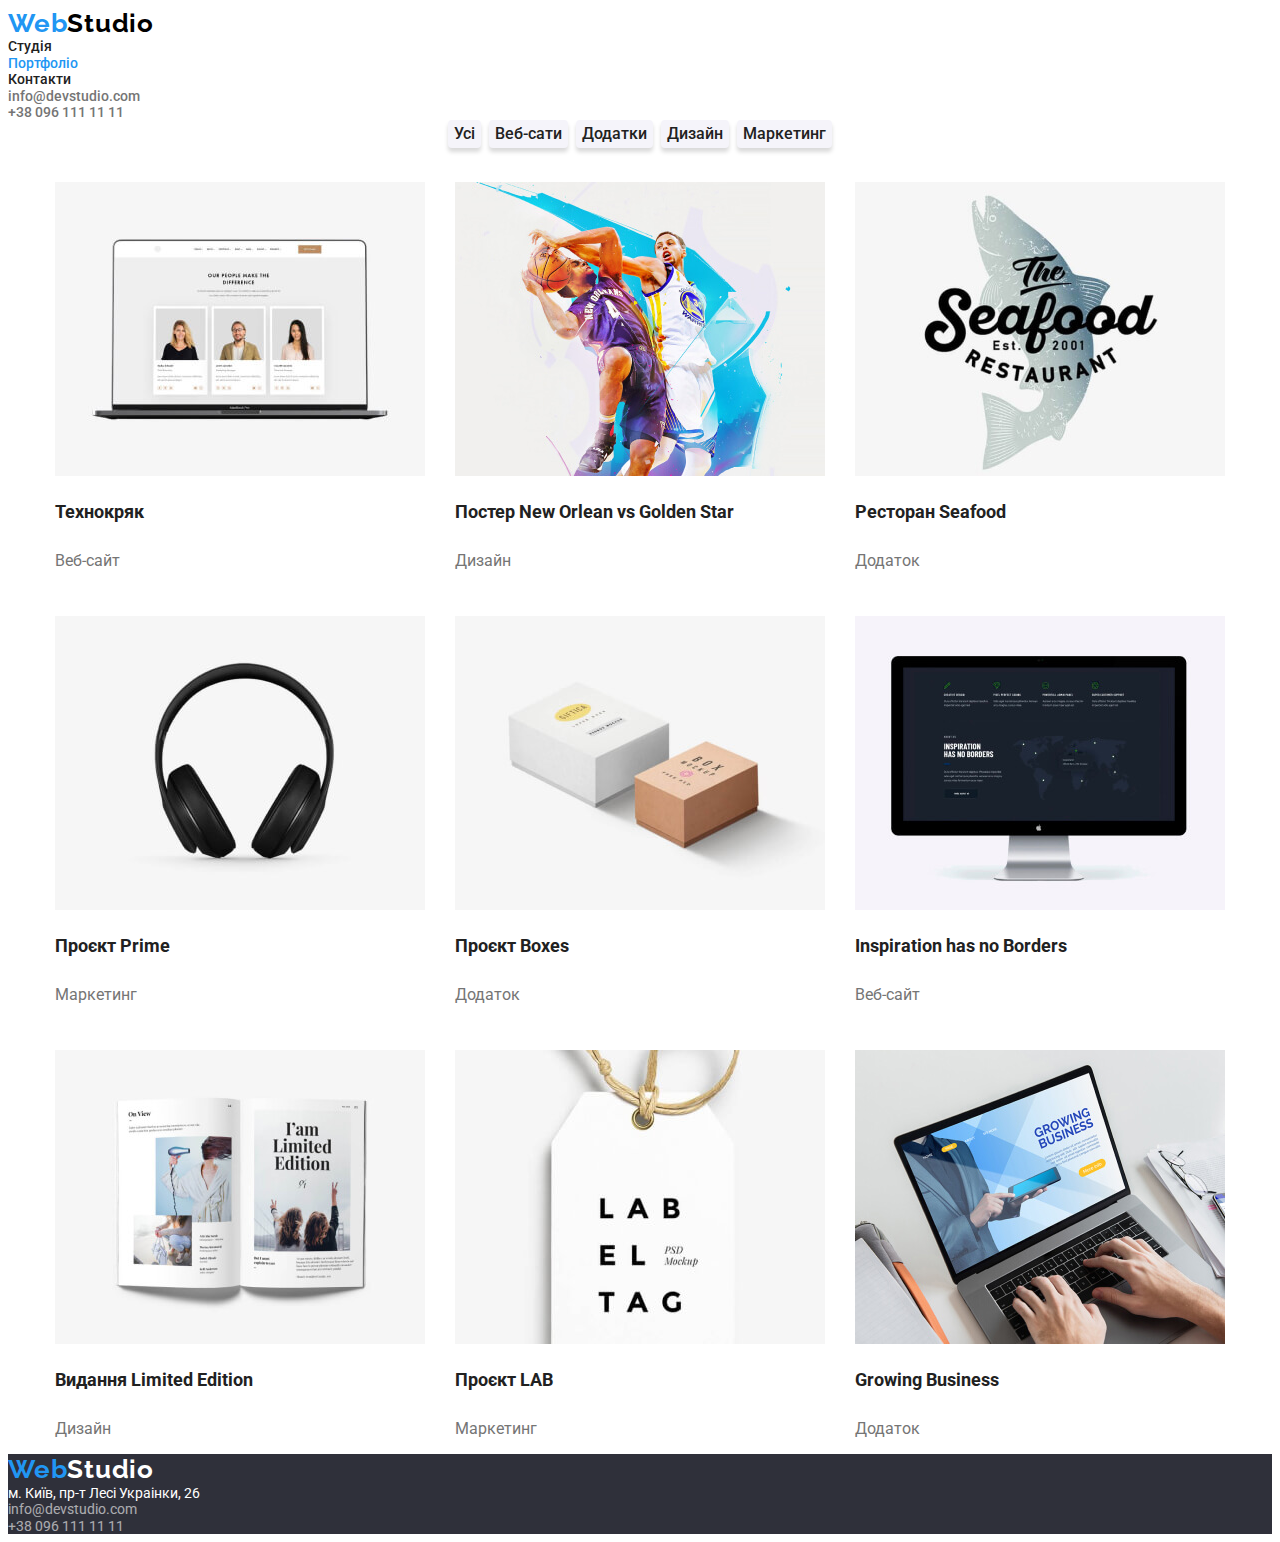
==== portfolio.html @ a45cecb1 "Add files via upload" ====
<!DOCTYPE html>
<html lang="uk">
  <head>
    <meta charset="UTF-8" >
    <meta http-equiv="X-UA-Compatible" content="IE=edge" >
    <meta name="viewport" content="width=device-width, initial-scale=1.0" >
    <title>Web studio</title>
    <link rel="preconnect" href="https://fonts.googleapis.com" >
    <link rel="preconnect" href="https://fonts.gstatic.com" crossorigin >
    <link
      href="https://fonts.googleapis.com/css2?family=Raleway:wght@700&family=Roboto:wght@400;500;700;900&display=swap"
      rel="stylesheet"
    >
    <link rel="stylesheet" href="./css/styles.css" >
  </head>
  <body>
    <header>
      <nav>
        <a class="link logo" href="./index.html"
          >Web<span class="logo-second-part">Studio</span></a
        >
        <ul class="list">
          <li><a class="link" href="./index.html">Студія</a></li>
          <li><a class="link current" href="./portfolio.html">Портфоліо</a></li>
          <li><a class="link" href="#">Контакти</a></li>
        </ul>
        <ul class="list">
          <li>
            <a class="link header-contacts" href="mailto:info@devstudio.com"
              >info@devstudio.com</a
            >
          </li>
          <li>
            <a class="link header-contacts" href="tel:++380961111111"
              >+38 096 111 11 11</a
            >
          </li>
        </ul>
      </nav>
    </header>
    <main>
      <!-- Головна секція -->
      <section>
        <h1 class="visually-hidden">Project filter</h1>
        <div class="btn-wrap">
          <ul class="list list-btn">
            <li class="btn">
              <button class="btn-portfolio" type="button">Усі</button>
            </li>
            <li class="btn">
              <button class="btn-portfolio" type="button">Веб-сати</button>
            </li>
            <li class="btn">
              <button class="btn-portfolio" type="button">Додатки</button>
            </li>
            <li class="btn">
              <button class="btn-portfolio" type="button">Дизайн</button>
            </li>
            <li class="btn">
              <button class="btn-portfolio" type="button">Маркетинг</button>
            </li>
          </ul>
        </div>
        <div class="container">
          <ul class="list list-item">
            <li class="item">
              <img
                src="./images/img_(5).jpg"
                width="370"
                alt="ноутбук із зображенням веб-сайту з трьома людьми"
              >
              <h2 class="portfolio-title">Технокряк</h2>
              <p class="portfolio-text">Веб-сайт</p>
            </li>
            <li class="item">
              <img
                src="./images/img_(6).jpg"
                width="370"
                alt="постер з двома баскетболістами"
              >
              <h2 class="portfolio-title">Постер New Orlean vs Golden Star</h2>
              <p class="portfolio-text">Дизайн</p>
            </li>
            <li class="item">
              <img
                src="./images/img_(7).jpg"
                width="370"
                alt="логотип додатку ресторану"
              >
              <h2 class="portfolio-title">Ресторан Seafood</h2>
              <p class="portfolio-text">Додаток</p>
            </li>
            <li class="item">
              <img
                src="./images/img_(8).jpg"
                width="370"
                alt="чорні навушники на світлому фоні"
              >
              <h2 class="portfolio-title">Проєкт Prime</h2>
              <p class="portfolio-text">Маркетинг</p>
            </li>
            <li class="item">
              <img
                src="./images/img_(9).jpg"
                width="370"
                alt="біла та коричнева коробки на світлому фоні"
              >
              <h2 class="portfolio-title">Проєкт Boxes</h2>
              <p class="portfolio-text">Додаток</p>
            </li>
            <li class="item">
              <img
                src="./images/img_(10).jpg"
                width="370"
                alt="комп'ютер із зображенням сайту"
              >
              <h2 class="portfolio-title">Inspiration has no Borders</h2>
              <p class="portfolio-text">Веб-сайт</p>
            </li>
            <li class="item">
              <img
                src="./images/img_(11).jpg"
                width="370"
                alt="розгорнутий журналу з картинками"
              >
              <h2 class="portfolio-title">Видання Limited Edition</h2>
              <p class="portfolio-text">Дизайн</p>
            </li>
            <li class="item">
              <img
                src="./images/img_(12).jpg"
                width="370"
                alt="біла бирка на нитці"
              >
              <h2 class="portfolio-title">Проєкт LAB</h2>
              <p class="portfolio-text">Маркетинг</p>
            </li>
            <li class="item">
              <img
                src="./images/img_(13).jpg"
                width="370"
                alt="ноутбук із зображенням додатку"
              >
              <h2 class="portfolio-title">Growing Business</h2>
              <p class="portfolio-text">Додаток</p>
            </li>
          </ul>
        </div>
      </section>
    </main>
    <footer class="footer-bgc">
      <a class="link logo" href="./index.html"
        >Web<span class="footer-logo-second-part">Studio</span></a
      >
      <address class="footer-address">
        <ul class="list">
          <li>
            <a
              class="link footer-link"
              href="https://goo.gl/maps/CPtrU1FHBa2aNyZL9"
              target="_blank"
              rel="noopener noreferrer nofollow"
              >м. Київ, пр-т Лесі Украінки, 26</a
            >
          </li>
          <li>
            <a
              class="link footer-link opacity-link"
              href="mailto:info@devstudio.com"
              >info@devstudio.com</a
            >
          </li>
          <li>
            <a class="link footer-link opacity-link" href="tel:++380961111111"
              >+38 096 111 11 11</a
            >
          </li>
        </ul>
      </address>
    </footer>
  </body>
</html>
---- css/styles.css ----
:root {
  --primary-text-color: #212121;
  --secondary-text-color: #757575;
  --design-color: #2196f3;
  --white-color: #ffffff;
  --dark-bgc: #2f303a;
  --light-bgc: #f5f4fa;
  --active-button: #188ce8;
  --logo-second-part-color: #000000;
}

body {
  font-family: "Roboto", "Raleway", sans-serif;
  color: var(--primary-text-color);
  font-size: 14px;
  font-weight: 400;
}
/* PORTFOLIO PAGE */
/* UI components */
.link {
  text-decoration: none;
  color: var(--primary-text-color);
  font-weight: 500;
  line-height: 1.17;
}
.link:hover,
.link:focus {
  color: var(--design-color);
}

.current {
  color: var(--design-color);
}
/* WebStudio-logo*/
.logo {
  font-size: 26px;
  font-weight: 700;
  line-height: 1.17;
  letter-spacing: 0.03em;
  font-family: "Raleway", sans-serif;
  color: var(--design-color);
}
.logo-second-part {
  color: var(--logo-second-part-color);
}
.footer-logo-second-part {
  color: var(--white-color);
}
.header-contacts {
  color: var(--secondary-text-color);
}
.footer-link {
  color: var(--white-color);
  font-weight: 400;
}
.opacity-link {
  opacity: 60%;
}
.btn-studia {
  background-color: var(--design-color);
  color: var(--white-color);
  box-shadow: 0px 4px 4px rgba(0, 0, 0, 0.15);
  border-radius: 4px;
  width: 216px;
  height: 50px;
  cursor: pointer;
  font-family: inherit;
  font-size: 16px;
  font-weight: 700;
  line-height: 1.88;
  border: transparent;
}
.btn-studia:hover,
.btn-studia:focus {
  color: var(--white-color);
  background-color: var(--active-button);
}

.list {
  list-style: none;
  padding-left: 0;
  margin: 0;
}
/*Hero Sections */
.hero-title {
  color: var(--white-color);
  text-transform: uppercase;
  text-align: center;
  font-size: 44px;
  line-height: 1.36;
  font-weight: 900;
}

.hero-bgc {
  background-color: var(--dark-bgc);
}

/* Hidden title 2-nd section */
.visually-hidden {
  position: absolute;
  width: 1px;
  height: 1px;
  margin: -1px;
  padding: 0;
  overflow: hidden;
  border: 0;
}

.post-title {
  line-height: 1.17;
  font-weight: 700;
}

.post-text {
  color: var(--secondary-text-color);
  line-height: 1.7;
}
.container {
  width: 1200px;
  padding-left: 15px;
  padding-right: 15px;
  margin-left: auto;
  margin-right: auto;
}

/* Section 3 */
.section-title {
  font-size: 36px;
  line-height: 1.17;
  text-align: center;
}
/* Section 4 */
.team-titles {
  font-size: 16px;
  line-height: 1.17;
  font-weight: 500;
}
.team-list {
  background-color: var(--white-color);
  max-width: 270px;
}
.team-text {
  color: var(--secondary-text-color);
  font-size: 16px;
  line-height: 1.17;
}
.team-bgc {
  background-color: var(--light-bgc);
}

.footer-bgc {
  background-color: var(--dark-bgc);
}
.footer-address {
  font-style: normal;
}
/* PORTFOLIO PAGE */
/* button portfolio */
.btn-portfolio {
  background-color: var(--light-bgc);
  color: var(--primary-text-color);
  box-shadow: 0px 4px 4px rgba(0, 0, 0, 0.15);
  border-radius: 4px;
  cursor: pointer;
  font-family: inherit;
  font-size: 16px;
  font-weight: 500;
  line-height: 1.63;
  border: transparent;
}
.btn-portfolio:hover,
.btn-portfolio:focus {
  color: var(--white-color);
  background-color: var(--design-color);
}
.list-btn {
  display: flex;
  justify-content: center;
  gap: 8px;
  margin-bottom: 34px;
}

/* portfolio section */
.portfolio-title {
  font-size: 18px;
  line-height: 2;
}
.portfolio-text {
  color: var(--secondary-text-color);
  font-size: 16px;
  line-height: 1.88;
}
.item {
  width: 370px;
  height: 404px;
}
.list-item {
  display: flex;
  justify-content: center;
  flex-wrap: wrap;
  gap: 30px;
}
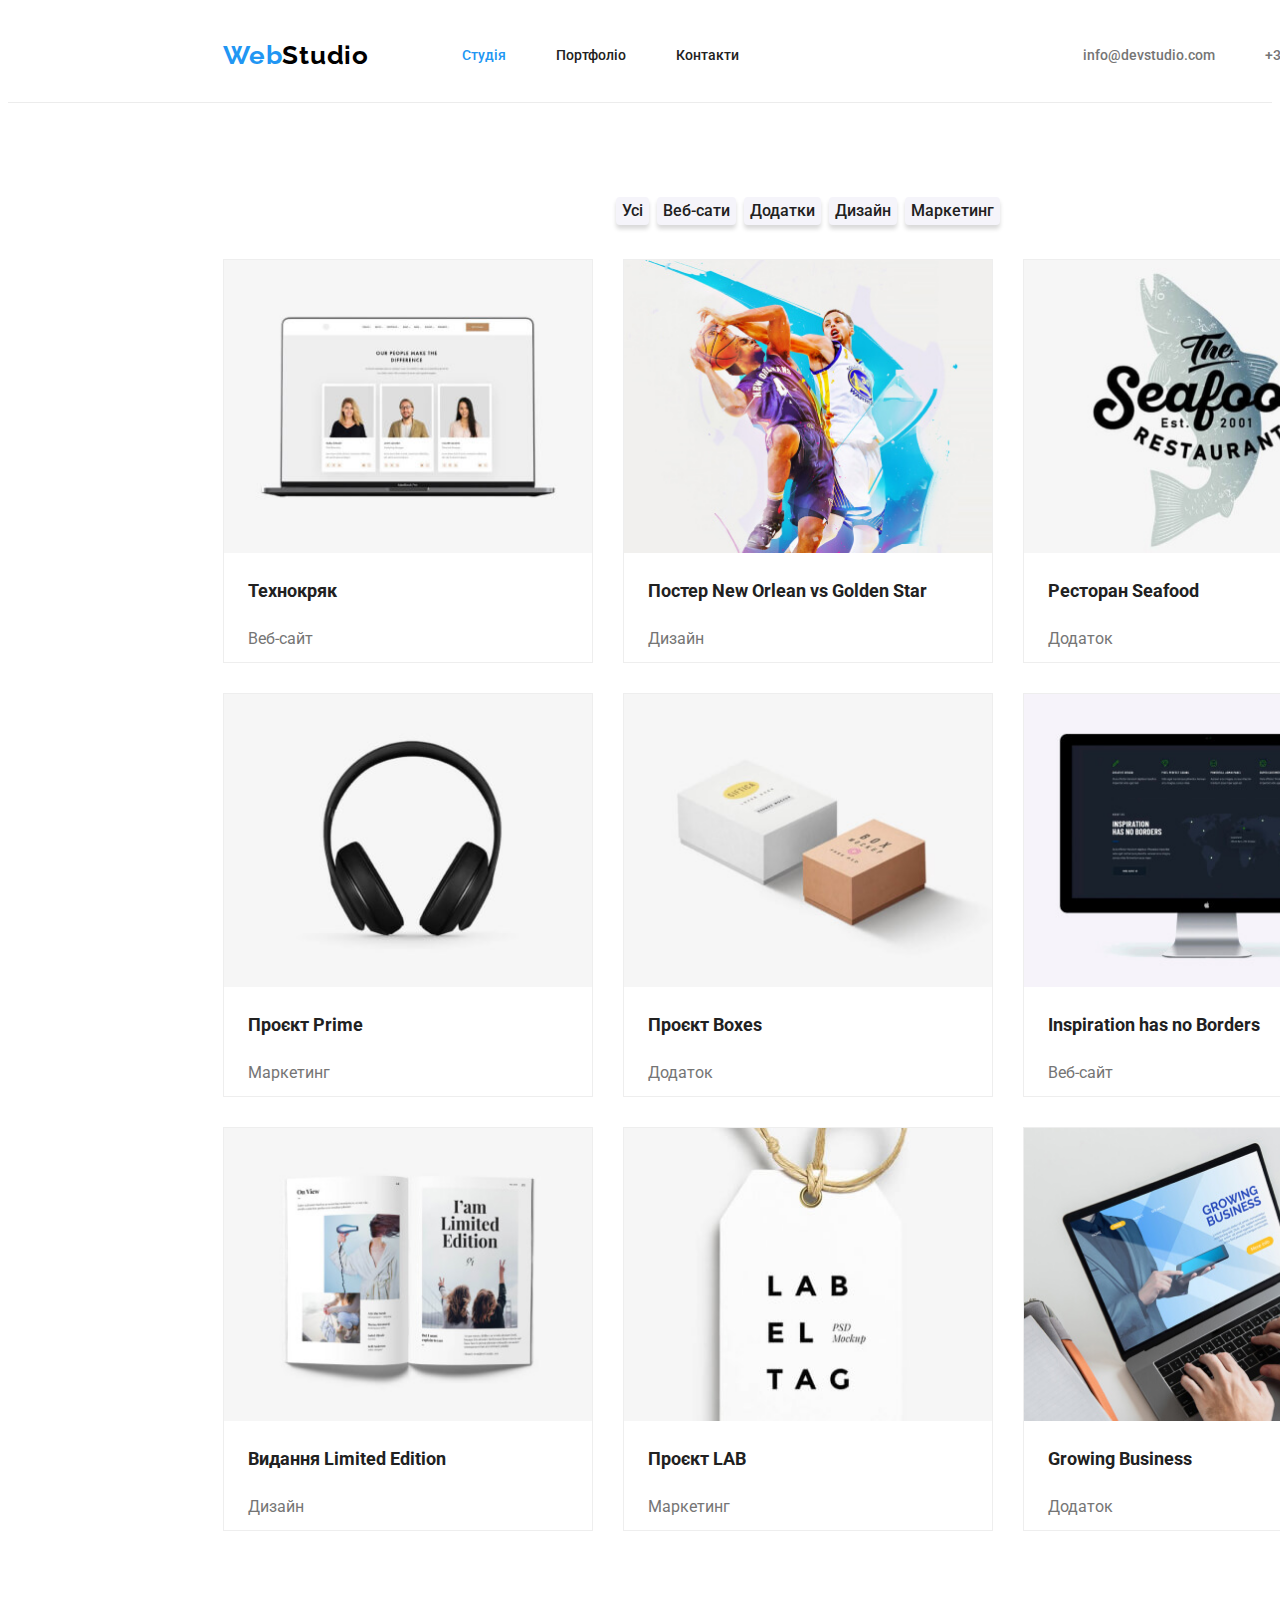
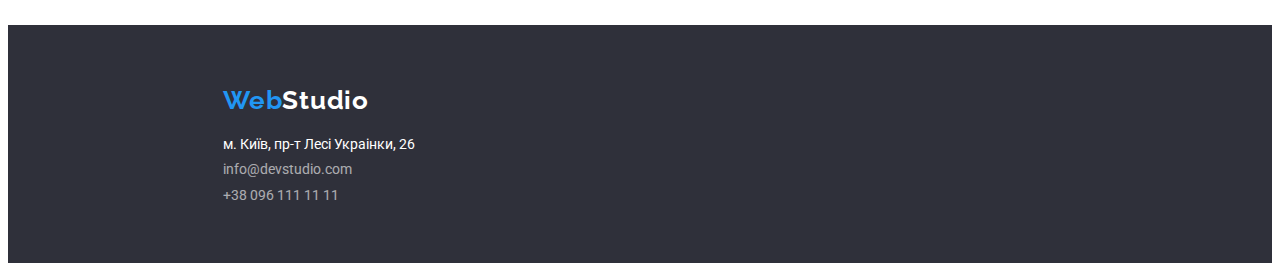
==== commit d3748358: "work with flex-box" ====
--- a/portfolio.html
+++ b/portfolio.html
@@ -11,57 +11,73 @@
       href="https://fonts.googleapis.com/css2?family=Raleway:wght@700&family=Roboto:wght@400;500;700;900&display=swap"
       rel="stylesheet"
     >
+    <link
+      rel="stylesheet"
+      href="https://cdnjs.cloudflare.com/ajax/libs/modern-normalize/1.1.0/modern-normalize.min.css"
+      integrity="sha512-wpPYUAdjBVSE4KJnH1VR1HeZfpl1ub8YT/NKx4PuQ5NmX2tKuGu6U/JRp5y+Y8XG2tV+wKQpNHVUX03MfMFn9Q=="
+      crossorigin="anonymous"
+      referrerpolicy="no-referrer"
+    >
     <link rel="stylesheet" href="./css/styles.css" >
   </head>
   <body>
-    <header>
-      <nav>
-        <a class="link logo" href="./index.html"
-          >Web<span class="logo-second-part">Studio</span></a
-        >
-        <ul class="list">
-          <li><a class="link" href="./index.html">Студія</a></li>
-          <li><a class="link current" href="./portfolio.html">Портфоліо</a></li>
-          <li><a class="link" href="#">Контакти</a></li>
-        </ul>
-        <ul class="list">
-          <li>
-            <a class="link header-contacts" href="mailto:info@devstudio.com"
-              >info@devstudio.com</a
-            >
-          </li>
-          <li>
-            <a class="link header-contacts" href="tel:++380961111111"
-              >+38 096 111 11 11</a
-            >
-          </li>
-        </ul>
-      </nav>
+    <header class="headder section">
+      <div class="header-container">
+        <nav class="header-nav">
+          <a lang="en" class="link logo" href="./index.html"
+            >Web<span class="logo-second-part">Studio</span></a
+          >
+          <ul class="list list-header-menu">
+            <li class="left-header-item">
+              <a class="link current" href="./index.html">Студія</a>
+            </li>
+            <li class="left-header-item">
+              <a class="link" href="./portfolio.html">Портфоліо</a>
+            </li>
+            <li class="left-header-item">
+              <a class="link" href="#">Контакти</a>
+            </li>
+          </ul>
+
+          <ul class="list list-header-contacts">
+            <li class="right-header-item">
+              <a class="link header-contacts" href="mailto:info@devstudio.com"
+                >info@devstudio.com</a
+              >
+            </li>
+            <li class="right-header-item">
+              <a class="link header-contacts" href="tel:++380961111111"
+                >+38 096 111 11 11</a
+              >
+            </li>
+          </ul>
+        </nav>
+      </div>
     </header>
     <main>
       <!-- Головна секція -->
-      <section>
-        <h1 class="visually-hidden">Project filter</h1>
-        <div class="btn-wrap">
-          <ul class="list list-btn">
-            <li class="btn">
-              <button class="btn-portfolio" type="button">Усі</button>
-            </li>
-            <li class="btn">
-              <button class="btn-portfolio" type="button">Веб-сати</button>
-            </li>
-            <li class="btn">
-              <button class="btn-portfolio" type="button">Додатки</button>
-            </li>
-            <li class="btn">
-              <button class="btn-portfolio" type="button">Дизайн</button>
-            </li>
-            <li class="btn">
-              <button class="btn-portfolio" type="button">Маркетинг</button>
-            </li>
-          </ul>
-        </div>
+      <section class="section">
         <div class="container">
+          <h1 class="visually-hidden">Project filter</h1>
+          <div class="btn-wrap">
+            <ul class="list list-btn">
+              <li class="btn">
+                <button class="btn-portfolio" type="button">Усі</button>
+              </li>
+              <li class="btn">
+                <button class="btn-portfolio" type="button">Веб-сати</button>
+              </li>
+              <li class="btn">
+                <button class="btn-portfolio" type="button">Додатки</button>
+              </li>
+              <li class="btn">
+                <button class="btn-portfolio" type="button">Дизайн</button>
+              </li>
+              <li class="btn">
+                <button class="btn-portfolio" type="button">Маркетинг</button>
+              </li>
+            </ul>
+          </div>
           <ul class="list list-item">
             <li class="item">
               <img
@@ -69,8 +85,10 @@
                 width="370"
                 alt="ноутбук із зображенням веб-сайту з трьома людьми"
               >
-              <h2 class="portfolio-title">Технокряк</h2>
-              <p class="portfolio-text">Веб-сайт</p>
+              <div class="list-item-text">
+                <h2 class="portfolio-title">Технокряк</h2>
+                <p class="portfolio-text">Веб-сайт</p>
+              </div>
             </li>
             <li class="item">
               <img
@@ -78,8 +96,12 @@
                 width="370"
                 alt="постер з двома баскетболістами"
               >
-              <h2 class="portfolio-title">Постер New Orlean vs Golden Star</h2>
-              <p class="portfolio-text">Дизайн</p>
+              <div class="list-item-text">
+                <h2 class="portfolio-title">
+                  Постер New Orlean vs Golden Star
+                </h2>
+                <p class="portfolio-text">Дизайн</p>
+              </div>
             </li>
             <li class="item">
               <img
@@ -87,8 +109,10 @@
                 width="370"
                 alt="логотип додатку ресторану"
               >
-              <h2 class="portfolio-title">Ресторан Seafood</h2>
-              <p class="portfolio-text">Додаток</p>
+              <div class="list-item-text">
+                <h2 class="portfolio-title">Ресторан Seafood</h2>
+                <p class="portfolio-text">Додаток</p>
+              </div>
             </li>
             <li class="item">
               <img
@@ -96,8 +120,10 @@
                 width="370"
                 alt="чорні навушники на світлому фоні"
               >
-              <h2 class="portfolio-title">Проєкт Prime</h2>
-              <p class="portfolio-text">Маркетинг</p>
+              <div class="list-item-text">
+                <h2 class="portfolio-title">Проєкт Prime</h2>
+                <p class="portfolio-text">Маркетинг</p>
+              </div>
             </li>
             <li class="item">
               <img
@@ -105,8 +131,10 @@
                 width="370"
                 alt="біла та коричнева коробки на світлому фоні"
               >
-              <h2 class="portfolio-title">Проєкт Boxes</h2>
-              <p class="portfolio-text">Додаток</p>
+              <div class="list-item-text">
+                <h2 class="portfolio-title">Проєкт Boxes</h2>
+                <p class="portfolio-text">Додаток</p>
+              </div>
             </li>
             <li class="item">
               <img
@@ -114,8 +142,10 @@
                 width="370"
                 alt="комп'ютер із зображенням сайту"
               >
-              <h2 class="portfolio-title">Inspiration has no Borders</h2>
-              <p class="portfolio-text">Веб-сайт</p>
+              <div class="list-item-text">
+                <h2 class="portfolio-title">Inspiration has no Borders</h2>
+                <p class="portfolio-text">Веб-сайт</p>
+              </div>
             </li>
             <li class="item">
               <img
@@ -123,8 +153,10 @@
                 width="370"
                 alt="розгорнутий журналу з картинками"
               >
-              <h2 class="portfolio-title">Видання Limited Edition</h2>
-              <p class="portfolio-text">Дизайн</p>
+              <div class="list-item-text">
+                <h2 class="portfolio-title">Видання Limited Edition</h2>
+                <p class="portfolio-text">Дизайн</p>
+              </div>
             </li>
             <li class="item">
               <img
@@ -132,8 +164,10 @@
                 width="370"
                 alt="біла бирка на нитці"
               >
-              <h2 class="portfolio-title">Проєкт LAB</h2>
-              <p class="portfolio-text">Маркетинг</p>
+              <div class="list-item-text">
+                <h2 class="portfolio-title">Проєкт LAB</h2>
+                <p class="portfolio-text">Маркетинг</p>
+              </div>
             </li>
             <li class="item">
               <img
@@ -141,42 +175,46 @@
                 width="370"
                 alt="ноутбук із зображенням додатку"
               >
-              <h2 class="portfolio-title">Growing Business</h2>
-              <p class="portfolio-text">Додаток</p>
+              <div class="list-item-text">
+                <h2 class="portfolio-title">Growing Business</h2>
+                <p class="portfolio-text">Додаток</p>
+              </div>
             </li>
           </ul>
         </div>
       </section>
     </main>
-    <footer class="footer-bgc">
-      <a class="link logo" href="./index.html"
-        >Web<span class="footer-logo-second-part">Studio</span></a
-      >
-      <address class="footer-address">
-        <ul class="list">
-          <li>
-            <a
-              class="link footer-link"
-              href="https://goo.gl/maps/CPtrU1FHBa2aNyZL9"
-              target="_blank"
-              rel="noopener noreferrer nofollow"
-              >м. Київ, пр-т Лесі Украінки, 26</a
-            >
-          </li>
-          <li>
-            <a
-              class="link footer-link opacity-link"
-              href="mailto:info@devstudio.com"
-              >info@devstudio.com</a
-            >
-          </li>
-          <li>
-            <a class="link footer-link opacity-link" href="tel:++380961111111"
-              >+38 096 111 11 11</a
-            >
-          </li>
-        </ul>
-      </address>
+    <footer class="footer-bgc section">
+      <div class="footer-container">
+        <a lang="en" class="link logo logo-footer" href="./index.html"
+          >Web<span class="footer-logo-second-part">Studio</span></a
+        >
+        <address class="footer-address">
+          <ul class="list list-footer">
+            <li>
+              <a
+                class="link footer-link"
+                href="https://goo.gl/maps/CPtrU1FHBa2aNyZL9"
+                target="_blank"
+                rel="noopener noreferrer nofollow"
+                >м. Київ, пр-т Лесі Украінки, 26</a
+              >
+            </li>
+            <li>
+              <a
+                class="link footer-link opacity-link"
+                href="mailto:info@devstudio.com"
+                >info@devstudio.com</a
+              >
+            </li>
+            <li>
+              <a class="link footer-link opacity-link" href="tel:++380961111111"
+                >+38 096 111 11 11</a
+              >
+            </li>
+          </ul>
+        </address>
+      </div>
     </footer>
   </body>
 </html>
--- a/css/styles.css
+++ b/css/styles.css
@@ -9,11 +9,37 @@
   --logo-second-part-color: #000000;
 }
 
+* {
+  box-sizing: border-box;
+}
+
 body {
   font-family: "Roboto", "Raleway", sans-serif;
   color: var(--primary-text-color);
   font-size: 14px;
   font-weight: 400;
+}
+
+ul {
+  margin: 0;
+  padding: 0;
+  list-style-type: none;
+}
+
+h1,
+h2,
+h3,
+h4,
+h5,
+h6,
+p {
+  margin-top: 0;
+}
+
+img {
+  display: block;
+  max-width: 100%;
+  height: auto;
 }
 /* PORTFOLIO PAGE */
 /* UI components */
@@ -33,6 +59,7 @@
 }
 /* WebStudio-logo*/
 .logo {
+  margin-right: 93px;
   font-size: 26px;
   font-weight: 700;
   line-height: 1.17;
@@ -57,6 +84,8 @@
   opacity: 60%;
 }
 .btn-studia {
+  margin-right: auto;
+  margin-left: auto;
   background-color: var(--design-color);
   color: var(--white-color);
   box-shadow: 0px 4px 4px rgba(0, 0, 0, 0.15);
@@ -81,8 +110,64 @@
   padding-left: 0;
   margin: 0;
 }
+
+/*Header*/
+.section {
+  max-width: 1600px;
+  min-width: 500px;
+  padding: 0 200px;
+}
+
+.container {
+  width: 1200px;
+  padding: 94px 15px;
+}
+header {
+  border-bottom: 1px solid #ececec;
+}
+
+.header-container {
+  width: 1200px;
+  padding: 32px 15px;
+}
+
+.header-nav {
+  display: flex;
+  align-items: center;
+}
+
+.list-header-menu {
+  display: flex;
+}
+.list-header-contacts {
+  display: flex;
+}
+
+.left-header-item {
+  margin-right: 50px;
+}
+
+.left-header-item:last-child {
+  margin-right: 344px;
+}
+
+.right-header-item {
+  margin-right: 50px;
+}
+
+.right-header-item:last-child {
+  margin-right: 0;
+}
 /*Hero Sections */
+.hero-container {
+  padding: 200px 15px;
+  width: 1200px;
+  display: flex;
+  flex-direction: column;
+}
+
 .hero-title {
+  margin: 0 0 30px;
   color: var(--white-color);
   text-transform: uppercase;
   text-align: center;
@@ -92,10 +177,18 @@
 }
 
 .hero-bgc {
+  display: flex;
+  justify-content: center;
+  padding: 0 200px;
   background-color: var(--dark-bgc);
 }
 
 /* Hidden title 2-nd section */
+.list-benefits {
+  display: flex;
+  gap: 30px;
+}
+
 .visually-hidden {
   position: absolute;
   width: 1px;
@@ -107,39 +200,65 @@
 }
 
 .post-title {
+  margin-bottom: 10px;
   line-height: 1.17;
   font-weight: 700;
 }
 
 .post-text {
+  margin-bottom: 0;
   color: var(--secondary-text-color);
   line-height: 1.7;
 }
-.container {
-  width: 1200px;
-  padding-left: 15px;
-  padding-right: 15px;
-  margin-left: auto;
-  margin-right: auto;
-}
 
 /* Section 3 */
+.activity-container {
+  padding: 0 15px 94px;
+}
+.list-img {
+  display: flex;
+  gap: 30px;
+}
 .section-title {
+  margin-bottom: 50px;
   font-size: 36px;
   line-height: 1.17;
   text-align: center;
 }
 /* Section 4 */
+.team-container {
+  display: flex;
+  flex-direction: column;
+}
+
+.team-list {
+  display: flex;
+  gap: 30px;
+}
+
+.team-list-item {
+  flex-basis: calc((100% - 90px) / 4);
+}
+
+.team-title-text {
+  display: flex;
+  flex-direction: column;
+  align-items: center;
+  padding: 30px;
+}
+
 .team-titles {
+  margin-bottom: 10px;
   font-size: 16px;
   line-height: 1.17;
   font-weight: 500;
 }
-.team-list {
+.team-item {
   background-color: var(--white-color);
   max-width: 270px;
 }
 .team-text {
+  margin-bottom: 0;
   color: var(--secondary-text-color);
   font-size: 16px;
   line-height: 1.17;
@@ -147,7 +266,20 @@
 .team-bgc {
   background-color: var(--light-bgc);
 }
-
+/*Footer*/
+/*  */
+.footer-container {
+  display: flex;
+  flex-direction: column;
+  gap: 20px;
+  padding: 60px 15px;
+}
+
+.list-footer {
+  display: flex;
+  flex-direction: column;
+  gap: 9px;
+}
 .footer-bgc {
   background-color: var(--dark-bgc);
 }
@@ -193,10 +325,15 @@
 .item {
   width: 370px;
   height: 404px;
-}
+  border: 1px solid #eeeeee;
+}
+
 .list-item {
   display: flex;
-  justify-content: center;
   flex-wrap: wrap;
   gap: 30px;
 }
+
+.list-item-text {
+  padding: 20px 24px;
+}
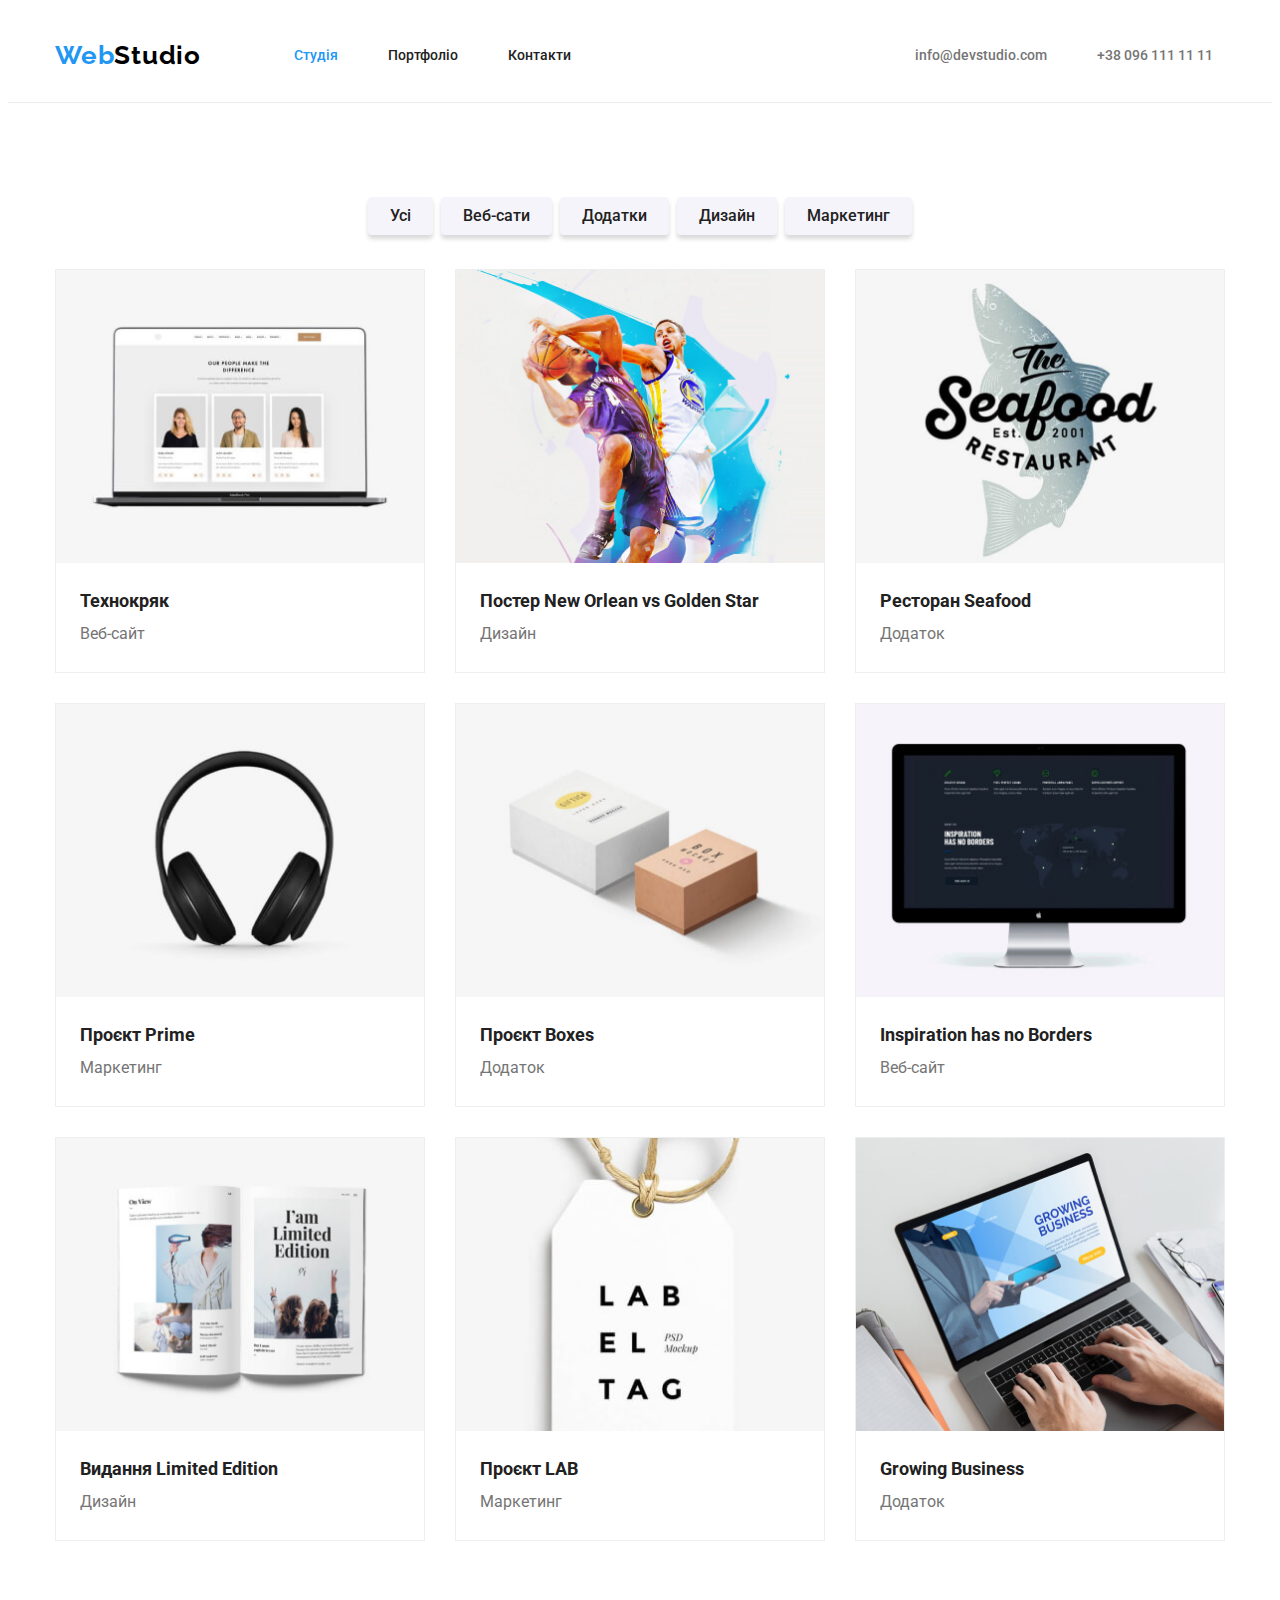
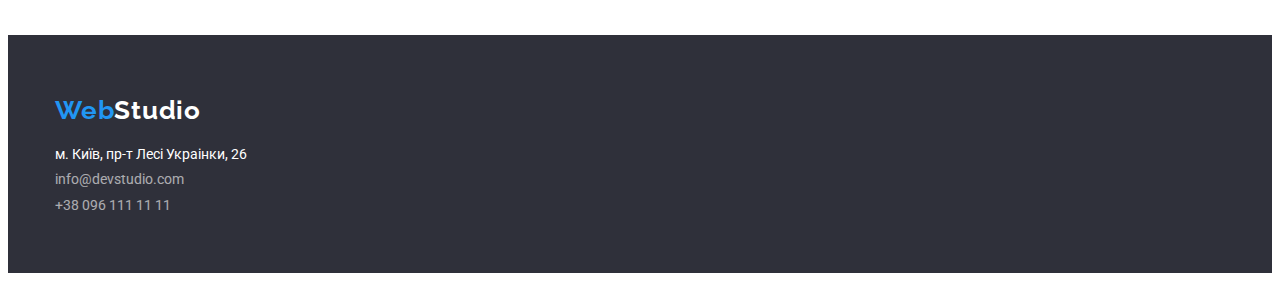
==== commit 0f69f773: "Finishing home work 2" ====
--- a/portfolio.html
+++ b/portfolio.html
@@ -21,8 +21,8 @@
     <link rel="stylesheet" href="./css/styles.css" >
   </head>
   <body>
-    <header class="headder section">
-      <div class="header-container">
+    <header class="header">
+      <div class="container">
         <nav class="header-nav">
           <a lang="en" class="link logo" href="./index.html"
             >Web<span class="logo-second-part">Studio</span></a
@@ -59,7 +59,6 @@
       <section class="section">
         <div class="container">
           <h1 class="visually-hidden">Project filter</h1>
-          <div class="btn-wrap">
             <ul class="list list-btn">
               <li class="btn">
                 <button class="btn-portfolio" type="button">Усі</button>
@@ -77,7 +76,6 @@
                 <button class="btn-portfolio" type="button">Маркетинг</button>
               </li>
             </ul>
-          </div>
           <ul class="list list-item">
             <li class="item">
               <img
@@ -184,36 +182,40 @@
         </div>
       </section>
     </main>
-    <footer class="footer-bgc section">
-      <div class="footer-container">
-        <a lang="en" class="link logo logo-footer" href="./index.html"
-          >Web<span class="footer-logo-second-part">Studio</span></a
-        >
-        <address class="footer-address">
-          <ul class="list list-footer">
-            <li>
-              <a
-                class="link footer-link"
-                href="https://goo.gl/maps/CPtrU1FHBa2aNyZL9"
-                target="_blank"
-                rel="noopener noreferrer nofollow"
-                >м. Київ, пр-т Лесі Украінки, 26</a
-              >
-            </li>
-            <li>
-              <a
-                class="link footer-link opacity-link"
-                href="mailto:info@devstudio.com"
-                >info@devstudio.com</a
-              >
-            </li>
-            <li>
-              <a class="link footer-link opacity-link" href="tel:++380961111111"
-                >+38 096 111 11 11</a
-              >
-            </li>
-          </ul>
-        </address>
+    <footer class="footer-bgc">
+      <div class="container">
+        <div class="footer-container">
+          <a lang="en" class="link logo logo-footer" href="./index.html"
+            >Web<span class="footer-logo-second-part">Studio</span></a
+          >
+          <address class="footer-address">
+            <ul class="list list-footer">
+              <li>
+                <a
+                  class="link footer-link"
+                  href="https://goo.gl/maps/CPtrU1FHBa2aNyZL9"
+                  target="_blank"
+                  rel="noopener noreferrer nofollow"
+                  >м. Київ, пр-т Лесі Украінки, 26</a
+                >
+              </li>
+              <li>
+                <a
+                  class="link footer-link opacity-link"
+                  href="mailto:info@devstudio.com"
+                  >info@devstudio.com</a
+                >
+              </li>
+              <li>
+                <a
+                  class="link footer-link opacity-link"
+                  href="tel:++380961111111"
+                  >+38 096 111 11 11</a
+                >
+              </li>
+            </ul>
+          </address>
+        </div>
       </div>
     </footer>
   </body>
--- a/css/styles.css
+++ b/css/styles.css
@@ -21,8 +21,6 @@
 }
 
 ul {
-  margin: 0;
-  padding: 0;
   list-style-type: none;
 }
 
@@ -32,8 +30,10 @@
 h4,
 h5,
 h6,
-p {
-  margin-top: 0;
+p,
+ul {
+  margin: 0;
+  padding: 0;
 }
 
 img {
@@ -41,6 +41,17 @@
   max-width: 100%;
   height: auto;
 }
+
+.section {
+  padding: 94px 0;
+}
+
+.container {
+  width: 1200px;
+  padding: 0 15px;
+  margin: 0 auto;
+}
+
 /* PORTFOLIO PAGE */
 /* UI components */
 .link {
@@ -84,6 +95,7 @@
   opacity: 60%;
 }
 .btn-studia {
+  display: block;
   margin-right: auto;
   margin-left: auto;
   background-color: var(--design-color);
@@ -112,24 +124,11 @@
 }
 
 /*Header*/
-.section {
-  max-width: 1600px;
-  min-width: 500px;
-  padding: 0 200px;
-}
-
-.container {
-  width: 1200px;
-  padding: 94px 15px;
-}
-header {
+.header {
+  padding: 32px 0;
   border-bottom: 1px solid #ececec;
 }
 
-.header-container {
-  width: 1200px;
-  padding: 32px 15px;
-}
 
 .header-nav {
   display: flex;
@@ -159,15 +158,9 @@
   margin-right: 0;
 }
 /*Hero Sections */
-.hero-container {
-  padding: 200px 15px;
-  width: 1200px;
-  display: flex;
-  flex-direction: column;
-}
-
 .hero-title {
-  margin: 0 0 30px;
+  margin: 0 auto 30px;
+  min-width: 696px;
   color: var(--white-color);
   text-transform: uppercase;
   text-align: center;
@@ -177,13 +170,18 @@
 }
 
 .hero-bgc {
-  display: flex;
-  justify-content: center;
-  padding: 0 200px;
-  background-color: var(--dark-bgc);
+max-width: 1600px;
+margin: 0 auto;
+padding: 200px 0;
+background-color: var(--dark-bgc);
 }
 
 /* Hidden title 2-nd section */
+.benefits {
+  padding-bottom: 0;
+}
+
+
 .list-benefits {
   display: flex;
   gap: 30px;
@@ -212,10 +210,7 @@
 }
 
 /* Section 3 */
-.activity-container {
-  padding: 0 15px 94px;
-}
-.list-img {
+.list-flex {
   display: flex;
   gap: 30px;
 }
@@ -226,25 +221,20 @@
   text-align: center;
 }
 /* Section 4 */
-.team-container {
-  display: flex;
-  flex-direction: column;
-}
-
-.team-list {
+.team-flex {
   display: flex;
   gap: 30px;
 }
-
 .team-list-item {
   flex-basis: calc((100% - 90px) / 4);
+  filter: drop-shadow(0px 4px 4px rgba(0, 0, 0, 0.25));
+  border-radius: 4px;
 }
 
 .team-title-text {
-  display: flex;
-  flex-direction: column;
-  align-items: center;
+  text-align: center;
   padding: 30px;
+  
 }
 
 .team-titles {
@@ -268,11 +258,15 @@
 }
 /*Footer*/
 /*  */
+.footer-bgc {
+  padding: 60px 0;
+  background-color: var(--dark-bgc);
+}
+
 .footer-container {
   display: flex;
   flex-direction: column;
   gap: 20px;
-  padding: 60px 15px;
 }
 
 .list-footer {
@@ -280,15 +274,14 @@
   flex-direction: column;
   gap: 9px;
 }
-.footer-bgc {
-  background-color: var(--dark-bgc);
-}
+
 .footer-address {
   font-style: normal;
 }
 /* PORTFOLIO PAGE */
 /* button portfolio */
 .btn-portfolio {
+  padding: 6px 22px;;
   background-color: var(--light-bgc);
   color: var(--primary-text-color);
   box-shadow: 0px 4px 4px rgba(0, 0, 0, 0.15);
@@ -336,4 +329,4 @@
 
 .list-item-text {
   padding: 20px 24px;
-}
+}